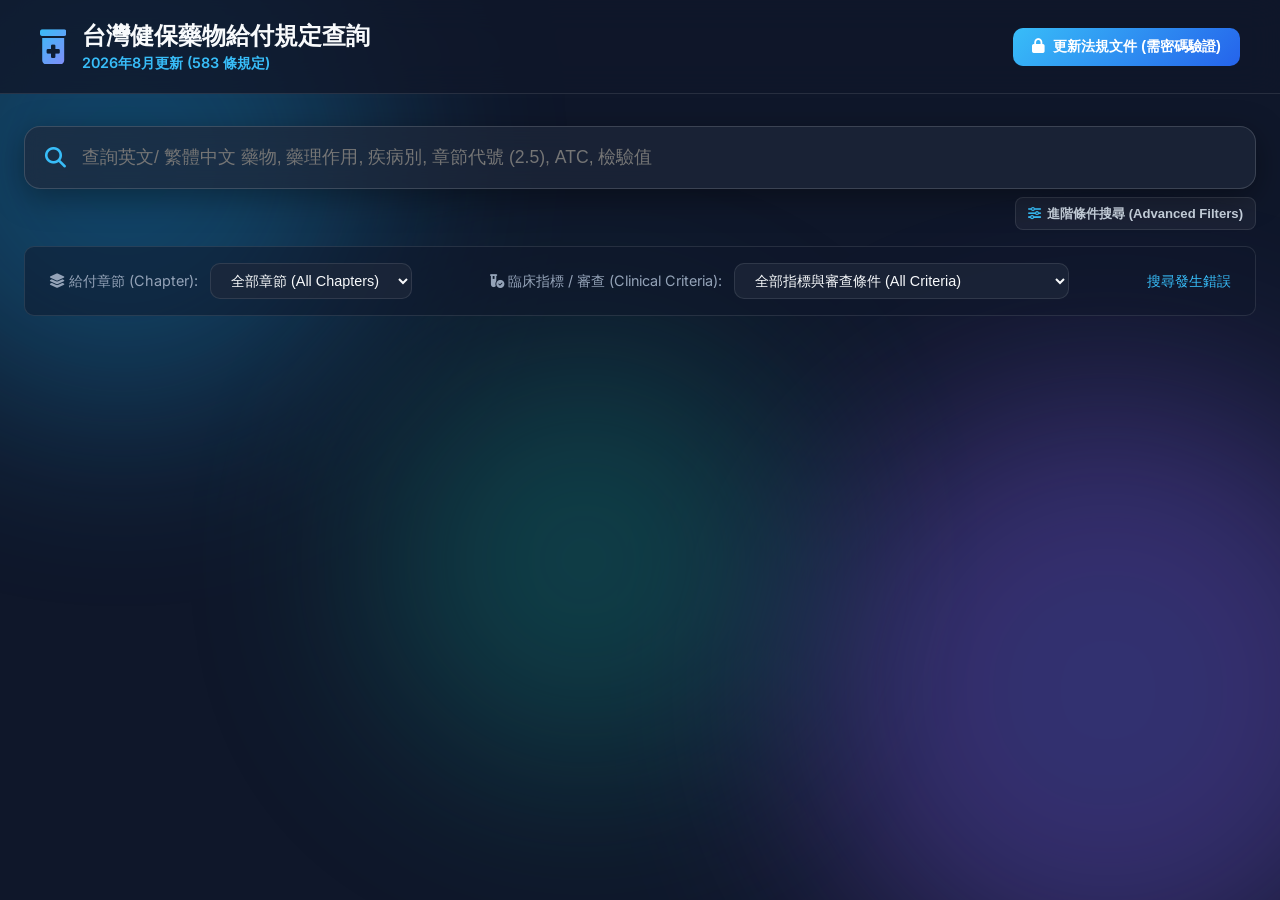
==== public/index.html @ 9dbd85b4 "style: remove Google OKF YAML tab choice from frontend detail modals" ====
<!DOCTYPE html>
<html lang="zh-TW">
<head>
    <meta charset="UTF-8">
    <meta name="viewport" content="width=device-width, initial-scale=1.0">
    <title>台灣健保藥物給付規定查詢</title>

    <!-- Google Fonts -->
    <link rel="preconnect" href="https://fonts.googleapis.com">
    <link rel="preconnect" href="https://fonts.gstatic.com" crossorigin>
    <link href="https://fonts.googleapis.com/css2?family=Inter:wght@300;400;500;600;700&family=Outfit:wght@400;500;600;700&display=swap" rel="stylesheet">
    <!-- Font Awesome -->
    <link rel="stylesheet" href="https://cdnjs.cloudflare.com/ajax/libs/font-awesome/6.4.0/css/all.min.css">
    
    <link rel="stylesheet" href="style.css?v=2">
</head>
<body>
    <div class="background-globes">
        <div class="globe globe-1"></div>
        <div class="globe globe-2"></div>
        <div class="globe globe-3"></div>
    </div>

    <header class="navbar">
        <div class="logo">
            <i class="fa-solid fa-prescription-bottle-medical logo-icon"></i>
            <div>
                <h1 style="font-size: 1.5rem; font-weight: 700; color: #f8fafc;">台灣健保藥物給付規定查詢</h1>
                <p id="appVersionSubtitle" class="subtitle" style="color: #38bdf8; font-weight: 600; margin-top: 0.15rem; font-size: 0.9rem;">2026年8月更新 (583 條規定)</p>
            </div>
        </div>
        <div class="nav-actions">
            <button id="uploadBtn" class="btn btn-primary">
                <i class="fa-solid fa-lock"></i> 更新法規文件 (需密碼驗證)
            </button>
        </div>
    </header>

    <main class="container">
        <!-- Search Section -->
        <section class="search-hero">
            <div class="search-box-wrapper">
                <div class="search-input-group">
                    <i class="fa-solid fa-magnifying-glass search-icon"></i>
                    <input type="text" id="searchInput" placeholder="查詢英文/ 繁體中文 藥物, 藥理作用, 疾病別, 章節代號 (2.5), ATC, 檢驗值" autocomplete="off">
                    <button id="clearSearch" class="btn-clear"><i class="fa-solid fa-xmark"></i></button>
                </div>
                <div style="display: flex; justify-content: flex-end; margin-top: 0.5rem;">
                    <button id="toggleAdvSearchBtn" class="btn btn-secondary" style="font-size: 0.82rem; padding: 0.4rem 0.75rem; background: rgba(255, 255, 255, 0.05); border: 1px solid rgba(255, 255, 255, 0.1); border-radius: 8px; color: #cbd5e1; cursor: pointer; display: flex; align-items: center; gap: 0.4rem;">
                        <i class="fa-solid fa-sliders" style="color: #38bdf8;"></i> 進階條件搜尋 (Advanced Filters)
                    </button>
                </div>
            </div>

            <!-- Collapsible Advanced Search Panel -->
            <div id="advancedSearchPanel" class="adv-search-panel hidden" style="background: rgba(15, 23, 42, 0.5); border: 1px solid rgba(255, 255, 255, 0.1); border-radius: 12px; padding: 1.25rem; margin-top: 0.75rem; display: flex; flex-direction: column; gap: 1rem; backdrop-filter: blur(10px);">
                <div style="display: grid; grid-template-columns: 1fr 1fr; gap: 1rem;">
                    <div style="display: flex; flex-direction: column; gap: 0.4rem;">
                        <label style="color: #94a3b8; font-size: 0.85rem; font-weight: 600; text-align: left;"><i class="fa-solid fa-prescription-bottle-medical" style="color: #38bdf8;"></i> 藥物學名/商品名/ATC碼 (Drug Name / ATC):</label>
                        <input type="text" id="advDrugInput" placeholder="輸入藥物, 如 Lipitor, Atorvastatin, A10BK" style="width: 100%; padding: 0.6rem 0.85rem; background: rgba(15, 23, 42, 0.8); border: 1px solid rgba(255, 255, 255, 0.15); border-radius: 8px; color: white; outline: none; font-size: 0.9rem;">
                    </div>
                    <div style="display: flex; flex-direction: column; gap: 0.4rem;">
                        <label style="color: #94a3b8; font-size: 0.85rem; font-weight: 600; text-align: left;"><i class="fa-solid fa-virus" style="color: #38bdf8;"></i> 適應症/疾病別 (Disease / Indication):</label>
                        <input type="text" id="advDiseaseInput" placeholder="輸入疾病, 如 hyperlipidemia, 糖尿病, 氣喘" style="width: 100%; padding: 0.6rem 0.85rem; background: rgba(15, 23, 42, 0.8); border: 1px solid rgba(255, 255, 255, 0.15); border-radius: 8px; color: white; outline: none; font-size: 0.9rem;">
                    </div>
                </div>
                <div style="display: flex; justify-content: flex-end; gap: 0.5rem;">
                    <button id="clearAdvSearchBtn" class="btn btn-secondary" style="font-size: 0.82rem; padding: 0.4rem 0.85rem; cursor: pointer;"><i class="fa-solid fa-trash-can"></i> 重設清除</button>
                    <button id="applyAdvSearchBtn" class="btn btn-primary" style="font-size: 0.82rem; padding: 0.4rem 1.25rem; cursor: pointer;"><i class="fa-solid fa-magnifying-glass"></i> 搜尋條件篩選</button>
                </div>
            </div>

            <!-- ATC Expansion Badge -->
            <div id="atcExpansion" class="atc-expansion-bar hidden">
                <div class="atc-badge-title"><i class="fa-solid fa-diagram-project"></i> ATC 藥理類別自動擴充：</div>
                <div id="atcTags" class="atc-tags"></div>
            </div>

            <!-- Filter Controls -->
            <div class="filter-bar">
                <div class="filter-item">
                    <label><i class="fa-solid fa-layer-group"></i> 給付章節 (Chapter):</label>
                    <select id="chapterFilter">
                        <option value="">全部章節 (All Chapters)</option>
                    </select>
                </div>
                <div class="filter-item">
                    <label><i class="fa-solid fa-vial-circle-check"></i> 臨床指標 / 審查 (Clinical Criteria):</label>
                    <select id="labFilter">
                        <option value="">全部指標與審查條件 (All Criteria)</option>
                        <optgroup label="審查條件 (Authorization)">
                            <option value="PRIOR_AUTH">需事前審查 (Prior Authorization Required)</option>
                        </optgroup>
                        <optgroup label="代謝、腎肝與心血管指標 (Metabolic / Renal / CV)">
                            <option value="HbA1c">HbA1c (糖化血色素)</option>
                            <option value="eGFR">eGFR (腎絲球過濾率)</option>
                            <option value="LDL-C">LDL-C (低密度脂蛋白膽固醇)</option>
                            <option value="LVEF">LVEF (左心室射出分率)</option>
                            <option value="BNP/NT-proBNP">BNP / NT-proBNP (心衰竭指標)</option>
                            <option value="UACR">UACR / UPCR (尿蛋白比值)</option>
                            <option value="ALT">ALT / AST (肝功能轉胺酶)</option>
                            <option value="Scr">Scr (血清肌酸酐)</option>
                            <option value="Child-Pugh">Child-Pugh (肝硬化分級)</option>
                            <option value="BMI">BMI (身體質量指數)</option>
                        </optgroup>
                        <optgroup label="腫瘤與基因生物標記 (Oncology Biomarkers)">
                            <option value="PD-L1">PD-L1 (免疫檢查點表現量)</option>
                            <option value="EGFR">EGFR (表皮生長因子受體突變)</option>
                            <option value="HER2">HER2 (人類表皮生長因子受體2)</option>
                            <option value="ALK">ALK (間變性淋巴瘤激酶)</option>
                            <option value="BRCA">BRCA 1/2 (同源重組修復基因)</option>
                            <option value="BRAF">BRAF / KRAS / ROS1</option>
                            <option value="ECOG">ECOG (體能狀態評分)</option>
                            <option value="PSA">PSA / AFP (腫瘤標記)</option>
                        </optgroup>
                        <optgroup label="免疫風濕、神經與骨質評估量表 (Clinical Scales)">
                            <option value="DAS28">DAS28 (類風濕性關節炎活動度)</option>
                            <option value="PASI">PASI / EASI (乾癬 / 異位性皮膚炎量表)</option>
                            <option value="BASDAI">BASDAI (僵直性脊椎炎量表)</option>
                            <option value="EDSS">EDSS (多發性硬化症失能量表)</option>
                            <option value="MMSE">MMSE / CDR (認知功能量表)</option>
                            <option value="DEXA/BMD">DEXA / BMD (骨質密度 T-score)</option>
                        </optgroup>
                        <optgroup label="病毒量與血液學指標 (Virology / Hematology)">
                            <option value="HBV DNA">HBV DNA / HBsAg (B肝病毒指標)</option>
                            <option value="HCV RNA">HCV RNA (C肝病毒指標)</option>
                            <option value="Hb">Hb (血紅素)</option>
                            <option value="ANC">ANC / 白血球 (嗜中性白血球)</option>
                            <option value="Platelet">Platelet / 血小板</option>
                        </optgroup>
                    </select>
                </div>
                <div class="stats-counter" id="statsCounter">
                    載入中...
                </div>
            </div>
        </section>

        <!-- Results Grid -->
        <section class="results-container">
            <div id="top6Banner" class="top6-banner hidden"></div>
            <div id="resultsGrid" class="results-grid">
                <!-- Cards injected dynamically -->
            </div>
            
            <!-- Load More Container -->
            <div id="loadMoreContainer" class="load-more-container hidden">
                <button id="loadMoreBtn" class="btn btn-secondary btn-load-more">
                    <i class="fa-solid fa-angles-down"></i> 顯示更多給付規定 (Load More)
                </button>
            </div>

            <div id="noResults" class="no-results hidden">
                <i class="fa-solid fa-box-open"></i>
                <h3>未找到符合條件的給付規定</h3>
                <p>請嘗試調整搜尋關鍵字或清除篩選條件。</p>
            </div>
        </section>
    </main>

    <!-- Detail Modal -->
    <div id="detailModal" class="modal-backdrop hidden">
        <div class="modal-card">
            <div class="modal-header">
                <div>
                    <span id="modalSecBadge" class="sec-badge"></span>
                    <h2 id="modalTitle">給付規定詳情</h2>
                </div>
                <button id="closeModal" class="btn-icon"><i class="fa-solid fa-xmark"></i></button>
            </div>
            <div class="modal-body">
                <div id="annotationTab" class="tab-content active">
                    <div class="meta-section">
                        <div class="meta-box">
                            <strong><i class="fa-solid fa-folder"></i> 歸屬章節：</strong>
                            <span id="modalChapter"></span>
                        </div>
                        <div class="meta-box">
                            <strong><i class="fa-regular fa-calendar-days"></i> 修訂發布日期：</strong>
                            <span id="modalDates"></span>
                        </div>
                    </div>
                    <div id="modalStructuredCriteriaSection" class="structured-criteria-section hidden">
                        <div class="structured-criteria-header">
                            <span><i class="fa-solid fa-microscope"></i> 結構化臨床核對門檻 (點擊可高亮原始條文)</span>
                            <span id="modalPriorAuthBadge"></span>
                        </div>
                        <div id="modalStructuredChips" class="criteria-chip-list"></div>
                    </div>
                    <div class="annotated-text-box">
                        <h4><i class="fa-solid fa-quote-left"></i> 原始條文內文 (與給付條件標註)</h4>
                        <div id="modalFullText" class="full-text"></div>
                    </div>
                </div>
            </div>
        </div>
    </div>

    <!-- Upload Modal -->
    <div id="uploadModal" class="modal-backdrop hidden">
        <div class="modal-card modal-sm">
            <div class="modal-header">
                <h2><i class="fa-solid fa-lock"></i> 更新健保給付規定 (密碼驗證)</h2>
                <button id="closeUploadModal" class="btn-icon"><i class="fa-solid fa-xmark"></i></button>
            </div>
            <div class="modal-body">
                <form id="uploadForm">
                    <div class="drop-zone" id="dropZone">
                        <i class="fa-solid fa-file-word drop-icon"></i>
                        <p>將最新給付規定 <strong>.docx</strong> 或 <strong>.pdf</strong> 檔案拖曳至此</p>
                        <span>或點擊選擇檔案</span>
                        <input type="file" id="fileInput" accept=".docx,.pdf" required hidden>
                    </div>
                    <div id="fileSelected" class="file-selected hidden">
                        <i class="fa-solid fa-file-lines"></i> <span id="selectedFileName"></span>
                    </div>
                    <div style="margin-bottom: 1.25rem;">
                        <label style="display: block; font-size: 0.88rem; color: #94a3b8; margin-bottom: 0.4rem;">
                            <i class="fa-solid fa-key" style="color: #38bdf8;"></i> 管理員驗證密碼 (Admin Password):
                        </label>
                        <input type="password" id="uploadPassword" placeholder="預設密碼為 nhi2026" required style="width: 100%; padding: 0.75rem 1rem; background: rgba(15, 23, 42, 0.8); border: 1px solid rgba(255, 255, 255, 0.15); border-radius: 10px; color: white; outline: none; font-size: 0.95rem;">
                    </div>
                    <div id="uploadStatus" class="upload-status"></div>
                    <button type="submit" class="btn btn-primary btn-block" id="startUploadBtn">
                        驗證密碼並自動更新知識庫
                    </button>
                </form>
            </div>
        </div>
    </div>

    <script src="app.js?v=8"></script>
</body>
</html>
---- public/style.css ----
:root {
    --bg-dark: #0f172a;
    --bg-card: rgba(30, 41, 59, 0.7);
    --bg-card-hover: rgba(51, 65, 85, 0.8);
    --border-color: rgba(255, 255, 255, 0.1);
    --primary: #38bdf8;
    --primary-hover: #0284c7;
    --secondary: #818cf8;
    --accent: #f43f5e;
    --text-main: #f8fafc;
    --text-muted: #94a3b8;
    --radius-lg: 16px;
    --radius-md: 10px;
    --shadow-glow: 0 8px 32px 0 rgba(0, 0, 0, 0.37);
}

* {
    box-sizing: border-box;
    margin: 0;
    padding: 0;
}

body {
    font-family: 'Inter', -apple-system, BlinkMacSystemFont, "Segoe UI", Roboto, sans-serif;
    background-color: var(--bg-dark);
    color: var(--text-main);
    min-height: 100vh;
    position: relative;
    overflow-x: hidden;
}

.background-globes {
    position: fixed;
    top: 0;
    left: 0;
    width: 100vw;
    height: 100vh;
    z-index: -1;
    overflow: hidden;
    pointer-events: none;
}

.globe {
    position: absolute;
    border-radius: 50%;
    filter: blur(100px);
    opacity: 0.35;
}

.globe-1 {
    top: -10%;
    left: -10%;
    width: 500px;
    height: 500px;
    background: radial-gradient(circle, #0284c7, #38bdf8);
}

.globe-2 {
    bottom: -10%;
    right: -10%;
    width: 600px;
    height: 600px;
    background: radial-gradient(circle, #6366f1, #a855f7);
}

.globe-3 {
    top: 40%;
    left: 30%;
    width: 400px;
    height: 400px;
    background: radial-gradient(circle, #0f766e, #14b8a6);
}

.navbar {
    display: flex;
    justify-content: space-between;
    align-items: center;
    padding: 1.25rem 2.5rem;
    background: rgba(15, 23, 42, 0.8);
    backdrop-filter: blur(16px);
    border-bottom: 1px solid var(--border-color);
    position: sticky;
    top: 0;
    z-index: 100;
}

.logo {
    display: flex;
    align-items: center;
    gap: 1rem;
}

.logo-icon {
    font-size: 2.2rem;
    color: var(--primary);
    background: linear-gradient(135deg, #38bdf8, #818cf8);
    -webkit-background-clip: text;
    -webkit-text-fill-color: transparent;
}

.logo h1 {
    font-family: 'Outfit', sans-serif;
    font-size: 1.4rem;
    font-weight: 700;
}

.logo h1 span {
    font-size: 0.9rem;
    font-weight: 400;
    color: var(--text-muted);
    margin-left: 0.5rem;
}

.subtitle {
    font-size: 0.85rem;
    color: var(--text-muted);
    margin-top: 0.1rem;
}

.container {
    max-width: 1280px;
    margin: 0 auto;
    padding: 2rem 1.5rem;
}

.search-hero {
    margin-bottom: 2.5rem;
}

.search-box-wrapper {
    position: relative;
    margin-bottom: 1rem;
}

.search-input-group {
    display: flex;
    align-items: center;
    background: var(--bg-card);
    backdrop-filter: blur(12px);
    border: 1px solid rgba(255, 255, 255, 0.15);
    border-radius: var(--radius-lg);
    padding: 0.5rem 1.25rem;
    box-shadow: var(--shadow-glow);
    transition: all 0.3s ease;
}

.search-input-group:focus-within {
    border-color: var(--primary);
    box-shadow: 0 0 20px rgba(56, 189, 248, 0.3);
}

.search-icon {
    font-size: 1.3rem;
    color: var(--primary);
    margin-right: 1rem;
}

.search-input-group input {
    width: 100%;
    background: transparent;
    border: none;
    outline: none;
    color: var(--text-main);
    font-size: 1.1rem;
    padding: 0.75rem 0;
}

.btn-clear {
    background: transparent;
    border: none;
    color: var(--text-muted);
    font-size: 1.2rem;
    cursor: pointer;
    padding: 0.5rem;
    display: none;
}

.btn-clear:hover {
    color: var(--text-main);
}

.atc-expansion-bar {
    background: rgba(15, 23, 42, 0.7);
    border: 1px solid rgba(56, 189, 248, 0.35);
    backdrop-filter: blur(12px);
    -webkit-backdrop-filter: blur(12px);
    border-radius: var(--radius-md);
    padding: 1.25rem 1.5rem;
    margin-bottom: 1.5rem;
    display: flex;
    flex-direction: column;
    align-items: stretch;
    gap: 0.75rem;
    animation: fadeIn 0.3s ease;
}

.atc-badge-title {
    font-size: 0.95rem;
    color: var(--primary);
    font-weight: 700;
    display: flex;
    align-items: center;
    gap: 0.5rem;
    border-bottom: 1px solid rgba(255, 255, 255, 0.1);
    padding-bottom: 0.5rem;
}

.atc-tags {
    display: flex;
    flex-direction: column;
    gap: 0.75rem;
}

.atc-expansion-card {
    background: rgba(30, 41, 59, 0.45);
    border: 1px solid rgba(56, 189, 248, 0.2);
    border-radius: var(--radius-sm);
    padding: 1rem 1.25rem;
    display: flex;
    flex-direction: column;
    gap: 0.6rem;
}

.atc-exp-header {
    display: flex;
    flex-wrap: wrap;
    gap: 0.6rem;
    border-bottom: 1px solid rgba(56, 189, 248, 0.15);
    padding-bottom: 0.5rem;
}

.atc-exp-code-badge {
    background: rgba(56, 189, 248, 0.2);
    border: 1px solid rgba(56, 189, 248, 0.4);
    color: #e0f2fe;
    padding: 0.25rem 0.6rem;
    border-radius: 4px;
    font-size: 0.8rem;
    font-weight: 700;
}

.atc-exp-class-badge {
    background: rgba(147, 197, 253, 0.12);
    border: 1px solid rgba(147, 197, 253, 0.3);
    color: #dbeafe;
    padding: 0.25rem 0.6rem;
    border-radius: 4px;
    font-size: 0.8rem;
    font-weight: 600;
}

.atc-exp-body {
    display: flex;
    flex-direction: column;
    gap: 0.5rem;
}

.atc-exp-row {
    display: flex;
    align-items: flex-start;
    font-size: 0.88rem;
    line-height: 1.4;
}

.atc-exp-label {
    color: #94a3b8;
    width: 250px;
    flex-shrink: 0;
    font-weight: 600;
}

.atc-exp-value {
    color: #f1f5f9;
}


.top6-banner {
    background: linear-gradient(135deg, rgba(244, 63, 94, 0.2), rgba(225, 29, 72, 0.3));
    border: 1px solid rgba(244, 63, 94, 0.4);
    border-radius: var(--radius-md);
    padding: 0.85rem 1.25rem;
    margin-bottom: 1.5rem;
    color: #ffe4e6;
    font-weight: 600;
    font-size: 0.95rem;
    display: flex;
    align-items: center;
    gap: 0.75rem;
    box-shadow: 0 4px 15px rgba(244, 63, 94, 0.2);
    animation: fadeIn 0.3s ease;
}

.load-more-container {
    display: flex;
    justify-content: center;
    margin-top: 2.5rem;
    margin-bottom: 1rem;
}

.btn-load-more {
    padding: 0.85rem 2rem;
    font-size: 1rem;
    background: linear-gradient(135deg, rgba(30, 41, 59, 0.9), rgba(51, 65, 85, 0.9));
    border: 1px solid var(--primary);
    color: var(--primary);
    border-radius: 30px;
    box-shadow: 0 4px 20px rgba(56, 189, 248, 0.2);
    transition: all 0.3s ease;
}

.btn-load-more:hover {
    background: var(--primary);
    color: #0f172a;
    transform: translateY(-2px);
    box-shadow: 0 6px 25px rgba(56, 189, 248, 0.4);
}

.filter-bar {
    display: flex;
    flex-wrap: wrap;
    align-items: center;
    justify-content: space-between;
    gap: 1.5rem;
    background: rgba(15, 23, 42, 0.5);
    padding: 1rem 1.5rem;
    border-radius: var(--radius-md);
    border: 1px solid var(--border-color);
}

.filter-item {
    display: flex;
    align-items: center;
    gap: 0.75rem;
}

.filter-item label {
    font-size: 0.9rem;
    color: var(--text-muted);
}

.filter-item select {
    background: var(--bg-card);
    color: var(--text-main);
    border: 1px solid var(--border-color);
    padding: 0.5rem 1rem;
    border-radius: var(--radius-md);
    outline: none;
    font-size: 0.9rem;
    cursor: pointer;
}

.stats-counter {
    font-size: 0.9rem;
    color: var(--primary);
    font-weight: 500;
}

.results-grid {
    display: grid;
    grid-template-columns: repeat(auto-fill, minmax(360px, 1fr));
    gap: 1.5rem;
}

.card {
    background: var(--bg-card);
    backdrop-filter: blur(12px);
    border: 1px solid var(--border-color);
    border-radius: var(--radius-lg);
    padding: 1.5rem;
    display: flex;
    flex-direction: column;
    justify-content: space-between;
    transition: all 0.3s ease;
    box-shadow: 0 4px 20px rgba(0, 0, 0, 0.2);
}

.card:hover {
    transform: translateY(-4px);
    background: var(--bg-card-hover);
    border-color: rgba(56, 189, 248, 0.4);
    box-shadow: 0 8px 30px rgba(0, 0, 0, 0.4);
}

.card-header {
    display: flex;
    justify-content: space-between;
    align-items: flex-start;
    margin-bottom: 0.75rem;
}

.sec-badge {
    background: linear-gradient(135deg, #0284c7, #2563eb);
    color: white;
    font-weight: 700;
    font-size: 0.85rem;
    padding: 0.3rem 0.8rem;
    border-radius: 20px;
}

.chapter-tag {
    font-size: 0.8rem;
    color: var(--text-muted);
    background: rgba(255, 255, 255, 0.05);
    padding: 0.2rem 0.6rem;
    border-radius: 4px;
}

.card-title {
    font-size: 1.1rem;
    font-weight: 600;
    margin-bottom: 0.75rem;
    color: #f1f5f9;
    line-height: 1.4;
}

.card-summary {
    font-size: 0.9rem;
    color: var(--text-muted);
    line-height: 1.6;
    margin-bottom: 1.25rem;
    flex-grow: 1;
}

.badge-group {
    display: flex;
    flex-wrap: wrap;
    gap: 0.4rem;
    margin-bottom: 1rem;
}

.badge-lab {
    background: rgba(244, 63, 94, 0.15);
    border: 1px solid rgba(244, 63, 94, 0.3);
    color: #fda4af;
    font-size: 0.75rem;
    padding: 0.2rem 0.5rem;
    border-radius: 4px;
}

.badge-indication {
    background: rgba(129, 140, 248, 0.15);
    border: 1px solid rgba(129, 140, 248, 0.3);
    color: #c7d2fe;
    font-size: 0.75rem;
    padding: 0.2rem 0.5rem;
    border-radius: 4px;
}

.card-footer {
    display: flex;
    justify-content: space-between;
    align-items: center;
    border-top: 1px solid rgba(255, 255, 255, 0.05);
    padding-top: 1rem;
}

.btn {
    padding: 0.6rem 1.2rem;
    border-radius: var(--radius-md);
    font-weight: 600;
    font-size: 0.9rem;
    cursor: pointer;
    border: none;
    transition: all 0.2s ease;
    display: inline-flex;
    align-items: center;
    gap: 0.5rem;
}

.btn-primary {
    background: linear-gradient(135deg, #38bdf8, #2563eb);
    color: white;
}

.btn-primary:hover {
    opacity: 0.9;
    transform: scale(1.02);
}

.btn-secondary {
    background: rgba(255, 255, 255, 0.1);
    color: var(--text-main);
}

.btn-secondary:hover {
    background: rgba(255, 255, 255, 0.2);
}

.btn-block {
    width: 100%;
    justify-content: center;
}

.modal-backdrop {
    position: fixed;
    top: 0;
    left: 0;
    width: 100vw;
    height: 100vh;
    background: rgba(0, 0, 0, 0.75);
    backdrop-filter: blur(8px);
    display: flex;
    justify-content: center;
    align-items: center;
    z-index: 1000;
    padding: 1.5rem;
    animation: fadeIn 0.2s ease;
}

.modal-card {
    background: #1e293b;
    border: 1px solid var(--border-color);
    border-radius: var(--radius-lg);
    width: 100%;
    max-width: 900px;
    max-height: 85vh;
    display: flex;
    flex-direction: column;
    box-shadow: 0 25px 50px -12px rgba(0, 0, 0, 0.5);
    overflow: hidden;
}

.modal-sm {
    max-width: 500px;
}

.modal-header {
    padding: 1.25rem 1.5rem;
    border-bottom: 1px solid var(--border-color);
    display: flex;
    justify-content: space-between;
    align-items: center;
    background: rgba(15, 23, 42, 0.5);
}

.btn-icon {
    background: transparent;
    border: none;
    color: var(--text-muted);
    font-size: 1.4rem;
    cursor: pointer;
}

.btn-icon:hover {
    color: white;
}

.modal-body {
    padding: 1.5rem;
    overflow-y: auto;
    flex-grow: 1;
}

.modal-tabs {
    display: flex;
    gap: 1rem;
    border-bottom: 1px solid var(--border-color);
    margin-bottom: 1.25rem;
}

.tab-btn {
    background: transparent;
    border: none;
    color: var(--text-muted);
    padding: 0.75rem 1rem;
    font-size: 0.95rem;
    font-weight: 600;
    cursor: pointer;
    border-bottom: 2px solid transparent;
}

.tab-btn.active {
    color: var(--primary);
    border-bottom-color: var(--primary);
}

.tab-content {
    display: none;
}

.tab-content.active {
    display: block;
}

.meta-section {
    display: grid;
    grid-template-columns: 1fr 1fr;
    gap: 1rem;
    margin-bottom: 1.5rem;
    background: rgba(15, 23, 42, 0.4);
    padding: 1rem;
    border-radius: var(--radius-md);
}

.meta-box {
    font-size: 0.9rem;
}

.annotated-text-box h4 {
    font-size: 1rem;
    color: var(--primary);
    margin-bottom: 0.75rem;
}

.full-text {
    white-space: pre-wrap;
    line-height: 1.8;
    font-size: 0.95rem;
    color: #e2e8f0;
    background: rgba(15, 23, 42, 0.6);
    padding: 1.25rem;
    border-radius: var(--radius-md);
    border: 1px solid rgba(255, 255, 255, 0.05);
}

/* Styled Responsive Clinical Tables */
.table-responsive {
    width: 100%;
    overflow-x: auto;
    margin: 1.25rem 0;
    border-radius: var(--radius-md);
    border: 1px solid rgba(56, 189, 248, 0.3);
    box-shadow: 0 4px 20px rgba(0, 0, 0, 0.3);
}

.clinical-table {
    width: 100%;
    border-collapse: collapse;
    font-size: 0.88rem;
    text-align: left;
    background: rgba(15, 23, 42, 0.8);
}

.clinical-table th {
    background: linear-gradient(135deg, #1e293b, #0f172a);
    color: var(--primary);
    font-weight: 600;
    padding: 0.85rem 1rem;
    border-bottom: 2px solid rgba(56, 189, 248, 0.4);
    white-space: nowrap;
}

.clinical-table td {
    padding: 0.8rem 1rem;
    border-bottom: 1px solid rgba(255, 255, 255, 0.07);
    color: #e2e8f0;
    line-height: 1.5;
}

.clinical-table tr:nth-child(even) {
    background: rgba(30, 41, 59, 0.4);
}

.clinical-table tr:hover {
    background: rgba(56, 189, 248, 0.08);
}

pre code {
    display: block;
    background: #0f172a;
    padding: 1.25rem;
    border-radius: var(--radius-md);
    font-family: monospace;
    font-size: 0.85rem;
    color: #38bdf8;
    overflow-x: auto;
}

.drop-zone {
    border: 2px dashed rgba(56, 189, 248, 0.4);
    border-radius: var(--radius-lg);
    padding: 2.5rem 1.5rem;
    text-align: center;
    cursor: pointer;
    background: rgba(15, 23, 42, 0.4);
    transition: all 0.3s ease;
    margin-bottom: 1.25rem;
}

.drop-zone:hover {
    border-color: var(--primary);
    background: rgba(56, 189, 248, 0.05);
}

.drop-icon {
    font-size: 3rem;
    color: var(--primary);
    margin-bottom: 1rem;
}

.file-selected {
    background: rgba(56, 189, 248, 0.1);
    color: var(--primary);
    padding: 0.75rem 1rem;
    border-radius: var(--radius-md);
    margin-bottom: 1.25rem;
    font-size: 0.9rem;
}

.upload-status {
    margin-bottom: 1rem;
    font-size: 0.9rem;
    text-align: center;
}

.hidden {
    display: none !important;
}

@keyframes fadeIn {
    from { opacity: 0; transform: translateY(10px); }
    to { opacity: 1; transform: translateY(0); }
}

/* =====================================================================
   LangExtract / OKF v0.2 Enhanced Clinical Styles
   ===================================================================== */
.badge-prior-auth {
    background: linear-gradient(135deg, rgba(239, 68, 68, 0.25), rgba(249, 115, 22, 0.25));
    border: 1px solid rgba(239, 68, 68, 0.5);
    color: #fca5a5;
    font-size: 0.75rem;
    font-weight: 700;
    padding: 0.2rem 0.55rem;
    border-radius: 4px;
    display: inline-flex;
    align-items: center;
    gap: 0.3rem;
}

.badge-biomarker {
    background: rgba(16, 185, 129, 0.15);
    border: 1px solid rgba(16, 185, 129, 0.35);
    color: #6ee7b7;
    font-size: 0.75rem;
    font-weight: 600;
    padding: 0.2rem 0.5rem;
    border-radius: 4px;
    display: inline-flex;
    align-items: center;
    gap: 0.3rem;
}

.structured-criteria-section {
    margin-top: 1rem;
    margin-bottom: 1.25rem;
    background: rgba(15, 23, 42, 0.6);
    border: 1px solid rgba(56, 189, 248, 0.2);
    border-radius: 8px;
    padding: 1rem;
}

.structured-criteria-header {
    font-size: 0.92rem;
    font-weight: 700;
    color: #38bdf8;
    margin-bottom: 0.75rem;
    display: flex;
    align-items: center;
    justify-content: space-between;
}

.criteria-chip-list {
    display: flex;
    flex-wrap: wrap;
    gap: 0.5rem;
}

.criteria-chip {
    background: rgba(30, 41, 59, 0.9);
    border: 1px solid rgba(255, 255, 255, 0.15);
    border-radius: 6px;
    padding: 0.35rem 0.75rem;
    font-size: 0.82rem;
    color: #e2e8f0;
    cursor: pointer;
    transition: all 0.2s ease;
    display: inline-flex;
    align-items: center;
    gap: 0.4rem;
}

.criteria-chip:hover {
    background: rgba(56, 189, 248, 0.2);
    border-color: #38bdf8;
    color: #38bdf8;
    transform: translateY(-1px);
}

.criteria-chip.active {
    background: rgba(56, 189, 248, 0.3);
    border-color: #38bdf8;
    color: #ffffff;
    box-shadow: 0 0 10px rgba(56, 189, 248, 0.3);
}

.grounding-highlight {
    background-color: #facc15 !important;
    color: #0f172a !important;
    font-weight: 800 !important;
    padding: 0.15rem 0.4rem !important;
    border-radius: 4px !important;
    box-shadow: 0 0 14px rgba(250, 204, 21, 0.9) !important;
    display: inline-block !important;
    transition: all 0.2s ease;
}

.grounding-highlight.pulse {
    animation: pulseHighlight 1.5s infinite;
}

@keyframes pulseHighlight {
    0% { transform: scale(1); box-shadow: 0 0 6px rgba(250, 204, 21, 0.7); }
    50% { transform: scale(1.06); box-shadow: 0 0 18px rgba(250, 204, 21, 1); }
    100% { transform: scale(1); box-shadow: 0 0 6px rgba(250, 204, 21, 0.7); }
}
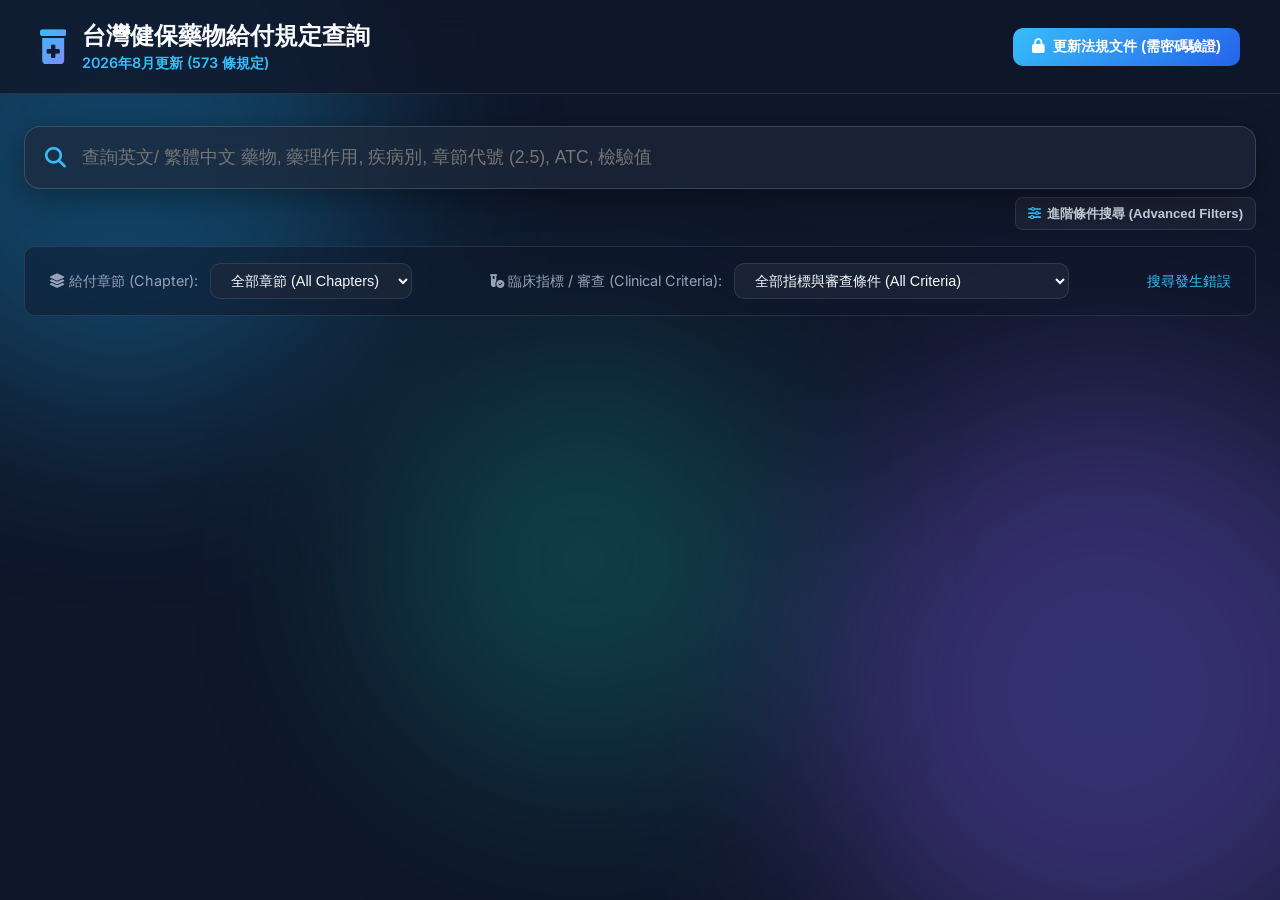
==== commit fed40d54: "fix(parser,search): prevent false section splits on numbered clauses, enrich covered drugs display, " ====
--- a/public/index.html
+++ b/public/index.html
@@ -26,7 +26,7 @@
             <i class="fa-solid fa-prescription-bottle-medical logo-icon"></i>
             <div>
                 <h1 style="font-size: 1.5rem; font-weight: 700; color: #f8fafc;">台灣健保藥物給付規定查詢</h1>
-                <p id="appVersionSubtitle" class="subtitle" style="color: #38bdf8; font-weight: 600; margin-top: 0.15rem; font-size: 0.9rem;">2026年8月更新 (583 條規定)</p>
+                <p id="appVersionSubtitle" class="subtitle" style="color: #38bdf8; font-weight: 600; margin-top: 0.15rem; font-size: 0.9rem;">2026年8月更新 (573 條規定)</p>
             </div>
         </div>
         <div class="nav-actions">
@@ -179,6 +179,10 @@
                             <strong><i class="fa-regular fa-calendar-days"></i> 修訂發布日期：</strong>
                             <span id="modalDates"></span>
                         </div>
+                        <div id="modalDrugsBox" class="meta-box hidden" style="grid-column: 1 / -1;">
+                            <strong><i class="fa-solid fa-pills" style="color: #38bdf8;"></i> 涵蓋藥品 / 成分：</strong>
+                            <span id="modalDrugsList" style="color: #e2e8f0; font-weight: 500;"></span>
+                        </div>
                     </div>
                     <div id="modalStructuredCriteriaSection" class="structured-criteria-section hidden">
                         <div class="structured-criteria-header">
@@ -229,6 +233,6 @@
         </div>
     </div>
 
-    <script src="app.js?v=8"></script>
+    <script src="app.js?v=10"></script>
 </body>
 </html>
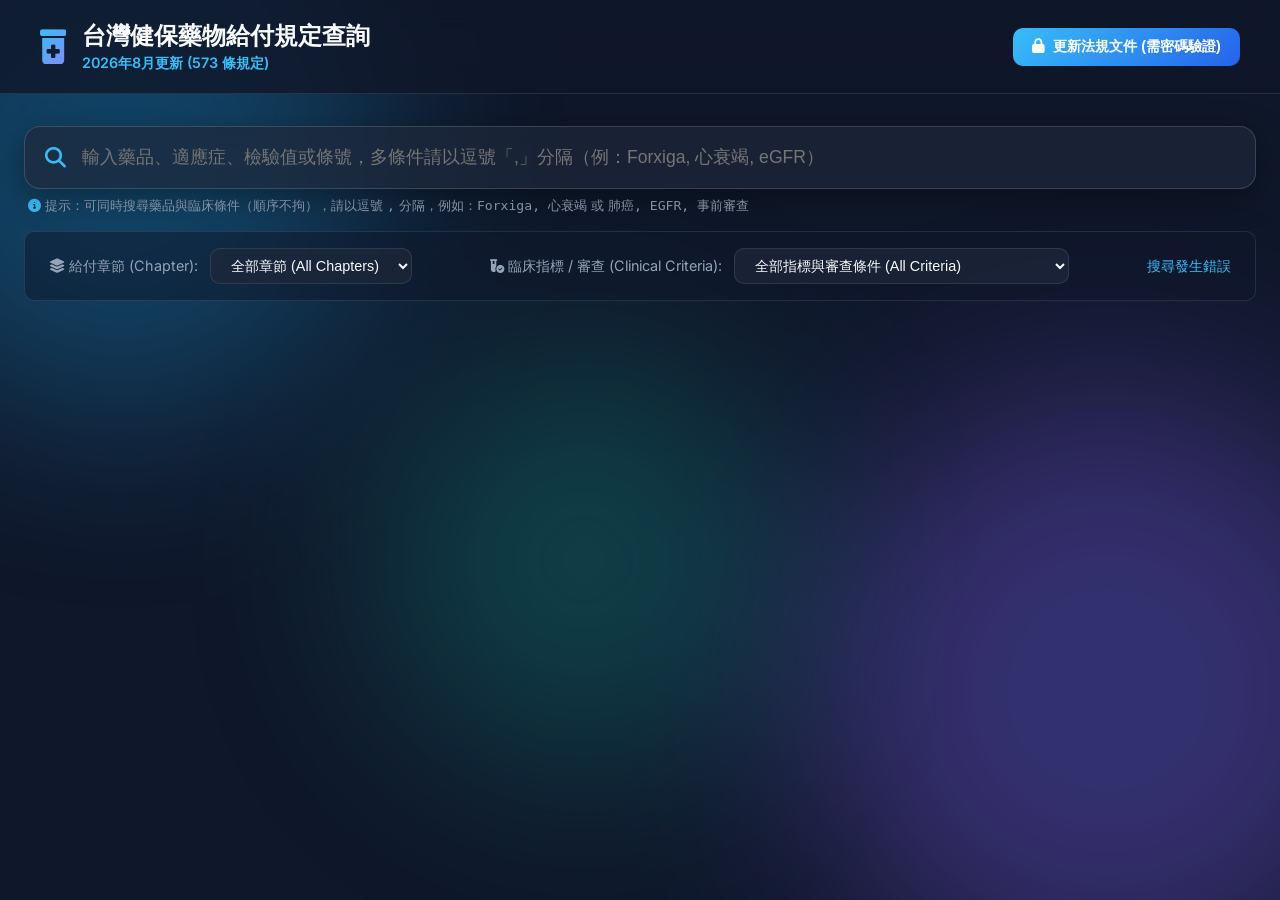
==== commit 1d3d7ec6: "Unify search bar with order-independent comma-separated AND filtering and remove advanced search box" ====
--- a/public/index.html
+++ b/public/index.html
@@ -42,31 +42,11 @@
             <div class="search-box-wrapper">
                 <div class="search-input-group">
                     <i class="fa-solid fa-magnifying-glass search-icon"></i>
-                    <input type="text" id="searchInput" placeholder="查詢英文/ 繁體中文 藥物, 藥理作用, 疾病別, 章節代號 (2.5), ATC, 檢驗值" autocomplete="off">
+                    <input type="text" id="searchInput" placeholder="輸入藥品、適應症、檢驗值或條號，多條件請以逗號「,」分隔（例：Forxiga, 心衰竭, eGFR）" autocomplete="off">
                     <button id="clearSearch" class="btn-clear"><i class="fa-solid fa-xmark"></i></button>
                 </div>
-                <div style="display: flex; justify-content: flex-end; margin-top: 0.5rem;">
-                    <button id="toggleAdvSearchBtn" class="btn btn-secondary" style="font-size: 0.82rem; padding: 0.4rem 0.75rem; background: rgba(255, 255, 255, 0.05); border: 1px solid rgba(255, 255, 255, 0.1); border-radius: 8px; color: #cbd5e1; cursor: pointer; display: flex; align-items: center; gap: 0.4rem;">
-                        <i class="fa-solid fa-sliders" style="color: #38bdf8;"></i> 進階條件搜尋 (Advanced Filters)
-                    </button>
-                </div>
-            </div>
-
-            <!-- Collapsible Advanced Search Panel -->
-            <div id="advancedSearchPanel" class="adv-search-panel hidden" style="background: rgba(15, 23, 42, 0.5); border: 1px solid rgba(255, 255, 255, 0.1); border-radius: 12px; padding: 1.25rem; margin-top: 0.75rem; display: flex; flex-direction: column; gap: 1rem; backdrop-filter: blur(10px);">
-                <div style="display: grid; grid-template-columns: 1fr 1fr; gap: 1rem;">
-                    <div style="display: flex; flex-direction: column; gap: 0.4rem;">
-                        <label style="color: #94a3b8; font-size: 0.85rem; font-weight: 600; text-align: left;"><i class="fa-solid fa-prescription-bottle-medical" style="color: #38bdf8;"></i> 藥物學名/商品名/ATC碼 (Drug Name / ATC):</label>
-                        <input type="text" id="advDrugInput" placeholder="輸入藥物, 如 Lipitor, Atorvastatin, A10BK" style="width: 100%; padding: 0.6rem 0.85rem; background: rgba(15, 23, 42, 0.8); border: 1px solid rgba(255, 255, 255, 0.15); border-radius: 8px; color: white; outline: none; font-size: 0.9rem;">
-                    </div>
-                    <div style="display: flex; flex-direction: column; gap: 0.4rem;">
-                        <label style="color: #94a3b8; font-size: 0.85rem; font-weight: 600; text-align: left;"><i class="fa-solid fa-virus" style="color: #38bdf8;"></i> 適應症/疾病別 (Disease / Indication):</label>
-                        <input type="text" id="advDiseaseInput" placeholder="輸入疾病, 如 hyperlipidemia, 糖尿病, 氣喘" style="width: 100%; padding: 0.6rem 0.85rem; background: rgba(15, 23, 42, 0.8); border: 1px solid rgba(255, 255, 255, 0.15); border-radius: 8px; color: white; outline: none; font-size: 0.9rem;">
-                    </div>
-                </div>
-                <div style="display: flex; justify-content: flex-end; gap: 0.5rem;">
-                    <button id="clearAdvSearchBtn" class="btn btn-secondary" style="font-size: 0.82rem; padding: 0.4rem 0.85rem; cursor: pointer;"><i class="fa-solid fa-trash-can"></i> 重設清除</button>
-                    <button id="applyAdvSearchBtn" class="btn btn-primary" style="font-size: 0.82rem; padding: 0.4rem 1.25rem; cursor: pointer;"><i class="fa-solid fa-magnifying-glass"></i> 搜尋條件篩選</button>
+                <div style="font-size: 0.82rem; color: #94a3b8; margin-top: 0.5rem; padding-left: 0.25rem; text-align: left;">
+                    <i class="fa-solid fa-circle-info" style="color: #38bdf8;"></i> 提示：可同時搜尋藥品與臨床條件（順序不拘），請以逗號 <code>,</code> 分隔，例如：<code>Forxiga, 心衰竭</code> 或 <code>肺癌, EGFR, 事前審查</code>
                 </div>
             </div>
 
@@ -233,6 +213,6 @@
         </div>
     </div>
 
-    <script src="app.js?v=10"></script>
+    <script src="app.js?v=11"></script>
 </body>
 </html>
